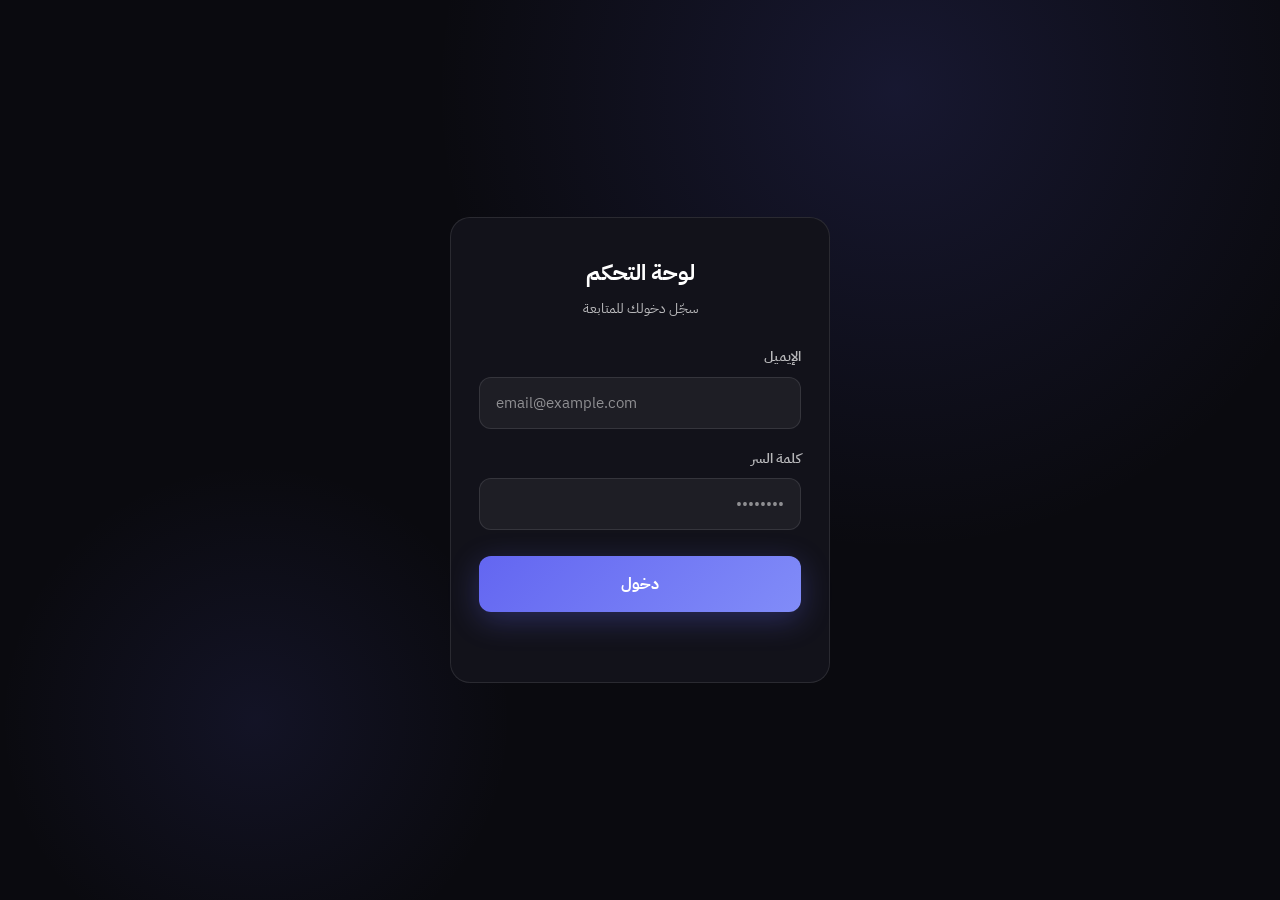
==== admin.html @ d73748fe "Editor hiring landing + admin dashboard" ====
<!DOCTYPE html>
<html lang="ar" dir="rtl">
<head>
  <meta charset="UTF-8">
  <meta name="viewport" content="width=device-width, initial-scale=1.0">
  <meta name="robots" content="noindex, nofollow">
  <title>لوحة التحكم — طلبات المونتيرز</title>
  <link rel="preconnect" href="https://fonts.googleapis.com">
  <link rel="preconnect" href="https://fonts.gstatic.com" crossorigin>
  <link href="https://fonts.googleapis.com/css2?family=IBM+Plex+Sans+Arabic:wght@300;400;500;600;700&display=swap" rel="stylesheet">
  <link rel="stylesheet" href="styles.css">
</head>
<body>
  <div class="bg-glow"></div>

  <!-- Login Section -->
  <section class="admin-login" id="loginSection">
    <div class="login-card">
      <h1>لوحة التحكم</h1>
      <p class="hint">سجّل دخولك للمتابعة</p>
      <form id="loginForm">
        <div class="field">
          <label for="email">الإيميل</label>
          <input type="email" id="loginEmail" required placeholder="email@example.com" dir="ltr">
        </div>
        <div class="field">
          <label for="password">كلمة السر</label>
          <input type="password" id="loginPassword" required placeholder="••••••••">
        </div>
        <button type="submit" class="btn-submit" id="loginBtn">دخول</button>
        <p class="form-msg" id="loginMsg"></p>
      </form>
    </div>
  </section>

  <!-- Dashboard Section -->
  <section id="dashSection" hidden>
    <header class="topbar">
      <h1>طلبات المونتيرز</h1>
      <div style="display:flex;gap:10px;align-items:center">
        <span id="userName" style="font-size:14px;color:var(--text-muted)"></span>
        <button class="btn-ghost" id="logoutBtn">خروج</button>
      </div>
    </header>

    <main class="dash">
      <!-- Stats -->
      <div class="stats-row">
        <div class="stat-card">
          <div class="stat-num" id="statTotal">0</div>
          <div class="stat-label">إجمالي الطلبات</div>
        </div>
        <div class="stat-card">
          <div class="stat-num" id="statNew">0</div>
          <div class="stat-label">جديد</div>
        </div>
        <div class="stat-card">
          <div class="stat-num" id="statReviewed">0</div>
          <div class="stat-label">تمت المراجعة</div>
        </div>
      </div>

      <!-- Applications List -->
      <h2 class="section-title">
        <span>📋</span> الطلبات
        <button class="btn-ghost" style="margin-inline-start:auto;font-size:13px" onclick="loadApplications()">تحديث</button>
      </h2>

      <div class="apps-list" id="appsList">
        <div class="empty-state">
          <span>📭</span>
          <p>جارٍ التحميل...</p>
        </div>
      </div>
    </main>
  </section>

  <script src="admin.js"></script>
</body>
</html>
---- styles.css ----
/* Editor Hiring — Styles */
:root {
  --bg: #0a0a0f;
  --bg-card: #12121a;
  --primary: #6366f1;
  --primary-light: #818cf8;
  --text: #fff;
  --text-muted: rgba(255,255,255,.7);
  --text-subtle: rgba(255,255,255,.5);
  --success: #22c55e;
  --border: rgba(255,255,255,.1);
  --font: "IBM Plex Sans Arabic", system-ui, sans-serif;
}

* { box-sizing: border-box; margin: 0; padding: 0; }
[hidden] { display: none !important; }

body {
  background: var(--bg);
  color: var(--text);
  font-family: var(--font);
  line-height: 1.7;
  min-height: 100vh;
  -webkit-font-smoothing: antialiased;
}

.bg-glow {
  position: fixed;
  inset: 0;
  z-index: -1;
  background:
    radial-gradient(60vw 60vw at 70% 10%, rgba(99,102,241,.15), transparent 60%),
    radial-gradient(40vw 40vw at 20% 80%, rgba(99,102,241,.1), transparent 50%),
    var(--bg);
}

.container {
  max-width: 720px;
  margin: 0 auto;
  padding: 40px 20px 60px;
}

/* Hero */
.hero {
  text-align: center;
  margin-bottom: 40px;
}

.hero h1 {
  font-size: clamp(28px, 6vw, 42px);
  font-weight: 800;
  margin-bottom: 12px;
  background: linear-gradient(135deg, #fff 30%, var(--primary-light));
  -webkit-background-clip: text;
  -webkit-text-fill-color: transparent;
  background-clip: text;
}

.hero-sub {
  font-size: 17px;
  color: var(--text-muted);
}

/* Video Section */
.video-section {
  margin-bottom: 40px;
}

.video-wrapper {
  position: relative;
  aspect-ratio: 16/9;
  background: var(--bg-card);
  border-radius: 16px;
  overflow: hidden;
  border: 1px solid var(--border);
}

.video-wrapper video {
  width: 100%;
  height: 100%;
  object-fit: cover;
}

.video-placeholder {
  position: absolute;
  inset: 0;
  display: flex;
  flex-direction: column;
  align-items: center;
  justify-content: center;
  color: var(--text-subtle);
}

.video-placeholder span {
  font-size: 48px;
  margin-bottom: 10px;
}

.video-placeholder p {
  font-size: 15px;
}

.video-wrapper video[src]:not([src=""]) ~ .video-placeholder {
  display: none;
}

/* Form Section */
.form-section {
  margin-bottom: 40px;
}

.form-card {
  background: var(--bg-card);
  border: 1px solid var(--border);
  border-radius: 20px;
  padding: 32px 28px;
}

.form-card h2 {
  font-size: 22px;
  font-weight: 700;
  margin-bottom: 6px;
}

.form-hint {
  color: var(--text-muted);
  font-size: 14px;
  margin-bottom: 24px;
}

.field {
  margin-bottom: 18px;
}

.field label {
  display: block;
  font-size: 14px;
  font-weight: 600;
  color: var(--text-muted);
  margin-bottom: 8px;
}

.field input,
.field textarea {
  width: 100%;
  font-family: inherit;
  font-size: 15px;
  color: #fff;
  background: rgba(255,255,255,.05);
  border: 1px solid var(--border);
  border-radius: 12px;
  padding: 14px 16px;
  transition: border-color .2s, background .2s;
}

.field input::placeholder,
.field textarea::placeholder {
  color: var(--text-subtle);
}

.field input:focus,
.field textarea:focus {
  outline: none;
  border-color: var(--primary);
  background: rgba(99,102,241,.08);
}

.field small {
  display: block;
  margin-top: 6px;
  font-size: 12px;
  color: var(--text-subtle);
}

.field textarea {
  resize: vertical;
  min-height: 80px;
}

.btn-submit {
  width: 100%;
  font-family: inherit;
  font-size: 16px;
  font-weight: 700;
  color: #fff;
  background: linear-gradient(135deg, var(--primary), var(--primary-light));
  border: none;
  border-radius: 12px;
  padding: 16px;
  cursor: pointer;
  transition: transform .2s, box-shadow .2s;
  box-shadow: 0 8px 30px rgba(99,102,241,.3);
  margin-top: 8px;
}

.btn-submit:hover {
  transform: translateY(-2px);
  box-shadow: 0 12px 40px rgba(99,102,241,.4);
}

.btn-submit:active {
  transform: scale(.98);
}

.btn-submit:disabled {
  opacity: .6;
  cursor: not-allowed;
  transform: none;
}

.form-msg {
  text-align: center;
  font-size: 14px;
  margin-top: 14px;
  min-height: 20px;
}

.form-msg.error { color: #f87171; }
.form-msg.success { color: var(--success); }

/* Success Section */
.success-section {
  margin-top: 40px;
}

.success-card {
  background: var(--bg-card);
  border: 1px solid rgba(34,197,94,.3);
  border-radius: 20px;
  padding: 48px 28px;
  text-align: center;
}

.success-icon {
  display: inline-flex;
  align-items: center;
  justify-content: center;
  width: 64px;
  height: 64px;
  background: linear-gradient(135deg, var(--success), #16a34a);
  border-radius: 50%;
  font-size: 28px;
  margin-bottom: 20px;
}

.success-card h2 {
  font-size: 24px;
  margin-bottom: 10px;
}

.success-card p {
  color: var(--text-muted);
}

/* Footer */
footer {
  text-align: center;
  padding: 30px 20px;
  color: var(--text-subtle);
  font-size: 13px;
}

/* Admin Styles */
.admin-login {
  min-height: 100vh;
  display: flex;
  align-items: center;
  justify-content: center;
  padding: 20px;
}

.login-card {
  width: 100%;
  max-width: 380px;
  background: var(--bg-card);
  border: 1px solid var(--border);
  border-radius: 20px;
  padding: 36px 28px;
  text-align: center;
}

.login-card h1 {
  font-size: 22px;
  margin-bottom: 6px;
}

.login-card .hint {
  color: var(--text-muted);
  font-size: 14px;
  margin-bottom: 24px;
}

.login-card .field {
  text-align: right;
}

/* Dashboard */
.topbar {
  position: sticky;
  top: 0;
  z-index: 20;
  display: flex;
  align-items: center;
  justify-content: space-between;
  padding: 14px 24px;
  background: rgba(10,10,15,.85);
  backdrop-filter: blur(12px);
  border-bottom: 1px solid var(--border);
}

.topbar h1 {
  font-size: 18px;
  font-weight: 700;
}

.btn-ghost {
  font-family: inherit;
  font-size: 14px;
  color: var(--text-muted);
  background: rgba(255,255,255,.06);
  border: 1px solid var(--border);
  border-radius: 8px;
  padding: 8px 16px;
  cursor: pointer;
  transition: .2s;
}

.btn-ghost:hover {
  background: rgba(255,255,255,.1);
  color: #fff;
}

.dash {
  max-width: 1000px;
  margin: 0 auto;
  padding: 24px;
}

.stats-row {
  display: grid;
  grid-template-columns: repeat(auto-fit, minmax(140px, 1fr));
  gap: 14px;
  margin-bottom: 28px;
}

.stat-card {
  background: var(--bg-card);
  border: 1px solid var(--border);
  border-radius: 14px;
  padding: 18px;
  text-align: center;
}

.stat-num {
  font-size: 32px;
  font-weight: 800;
  color: var(--primary-light);
}

.stat-label {
  font-size: 13px;
  color: var(--text-muted);
  margin-top: 4px;
}

.section-title {
  font-size: 18px;
  font-weight: 700;
  margin-bottom: 16px;
  display: flex;
  align-items: center;
  gap: 10px;
}

.apps-list {
  display: flex;
  flex-direction: column;
  gap: 14px;
}

.app-card {
  background: var(--bg-card);
  border: 1px solid var(--border);
  border-radius: 16px;
  padding: 20px;
  transition: border-color .2s;
}

.app-card:hover {
  border-color: rgba(99,102,241,.4);
}

.app-header {
  display: flex;
  align-items: flex-start;
  justify-content: space-between;
  gap: 12px;
  margin-bottom: 12px;
}

.app-name {
  font-size: 17px;
  font-weight: 700;
}

.app-date {
  font-size: 12px;
  color: var(--text-subtle);
  white-space: nowrap;
}

.app-info {
  display: flex;
  flex-wrap: wrap;
  gap: 8px 16px;
  font-size: 13px;
  color: var(--text-muted);
  margin-bottom: 14px;
}

.app-info a {
  color: var(--primary-light);
  text-decoration: none;
}

.app-info a:hover {
  text-decoration: underline;
}

.app-notes {
  font-size: 14px;
  color: var(--text-muted);
  background: rgba(255,255,255,.03);
  border-radius: 10px;
  padding: 12px 14px;
  margin-bottom: 14px;
}

.app-actions {
  display: flex;
  gap: 8px;
  flex-wrap: wrap;
}

.btn-sm {
  font-family: inherit;
  font-size: 13px;
  font-weight: 600;
  padding: 8px 14px;
  border-radius: 8px;
  border: none;
  cursor: pointer;
  transition: .2s;
}

.btn-primary {
  color: #fff;
  background: var(--primary);
}

.btn-primary:hover {
  background: var(--primary-light);
}

.btn-danger {
  color: #fff;
  background: rgba(239,68,68,.2);
  border: 1px solid rgba(239,68,68,.4);
}

.btn-danger:hover {
  background: rgba(239,68,68,.35);
}

.btn-success {
  color: #fff;
  background: rgba(34,197,94,.2);
  border: 1px solid rgba(34,197,94,.4);
}

.btn-success:hover {
  background: rgba(34,197,94,.35);
}

.status-badge {
  display: inline-block;
  font-size: 11px;
  font-weight: 700;
  padding: 3px 10px;
  border-radius: 99px;
}

.status-new {
  color: var(--primary-light);
  background: rgba(99,102,241,.15);
}

.status-reviewed {
  color: var(--success);
  background: rgba(34,197,94,.15);
}

.status-rejected {
  color: #f87171;
  background: rgba(239,68,68,.15);
}

.empty-state {
  text-align: center;
  padding: 60px 20px;
  color: var(--text-subtle);
}

.empty-state span {
  font-size: 48px;
  display: block;
  margin-bottom: 16px;
}

/* Responsive */
@media (max-width: 480px) {
  .form-card {
    padding: 24px 20px;
  }

  .app-header {
    flex-direction: column;
    gap: 6px;
  }

  .app-date {
    order: -1;
  }
}
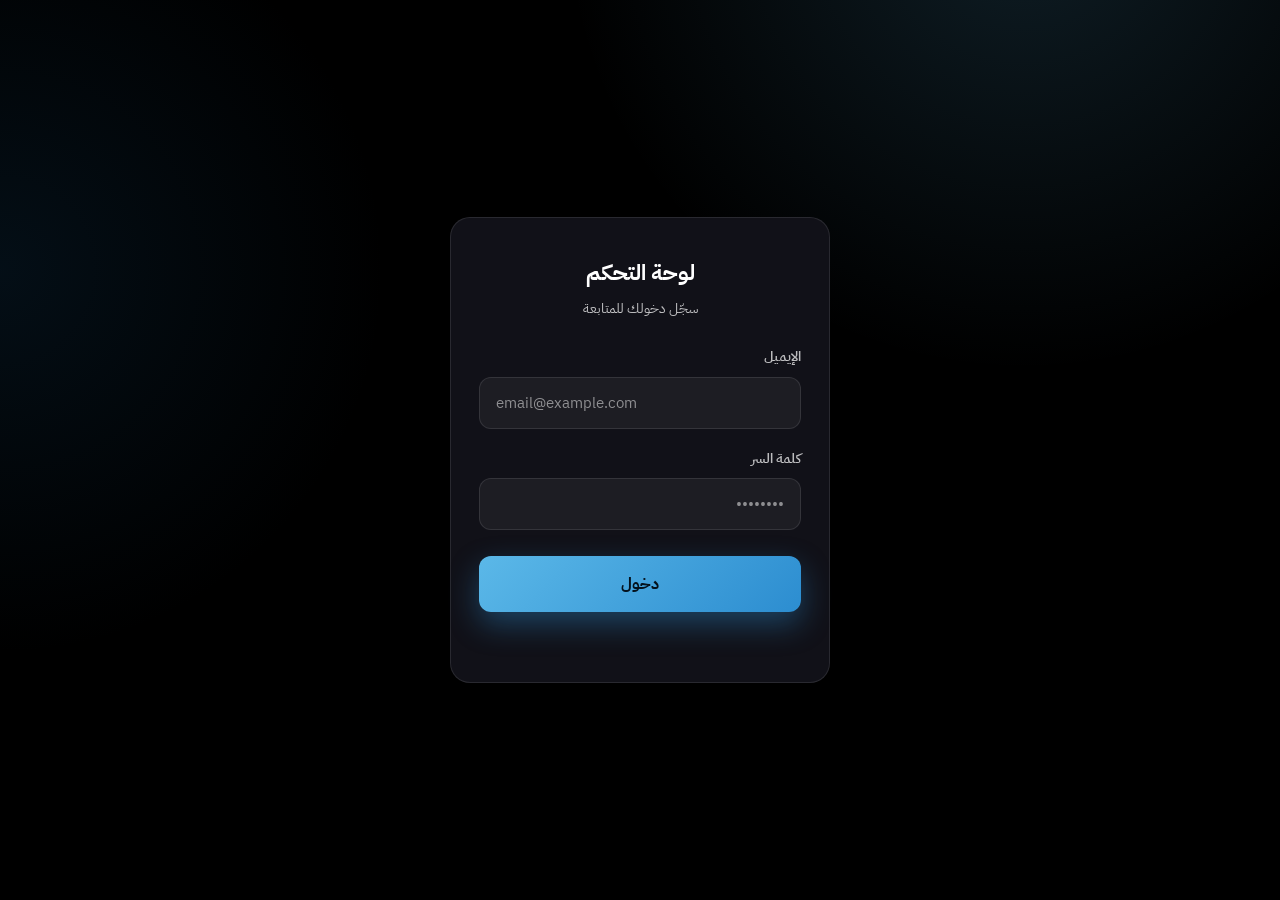
==== commit 627e54c9: "إضافة قسم رفع الفيديو في لوحة التحكم" ====
--- a/admin.html
+++ b/admin.html
@@ -60,6 +60,17 @@
         </div>
       </div>
 
+      <!-- Video Section -->
+      <div class="card" style="margin-bottom:24px">
+        <h3 style="margin-bottom:14px">🎬 فيديو الصفحة الرئيسية</h3>
+        <div class="field">
+          <label>رابط الفيديو (YouTube, Vimeo, أو رابط مباشر mp4)</label>
+          <input type="url" id="videoUrl" placeholder="https://..." dir="ltr">
+        </div>
+        <button class="btn-sm btn-primary" id="saveVideoBtn">حفظ الفيديو</button>
+        <p class="form-msg" id="videoMsg"></p>
+      </div>
+
       <!-- Applications List -->
       <h2 class="section-title">
         <span>📋</span> الطلبات
--- a/styles.css
+++ b/styles.css
@@ -1,11 +1,11 @@
-/* Editor Hiring — Styles */
+/* Editor Hiring — Styles (Thameen Brand) */
 :root {
-  --bg: #0a0a0f;
-  --bg-card: #12121a;
-  --primary: #6366f1;
-  --primary-light: #818cf8;
+  --bg: #000000;
+  --bg-card: #111118;
+  --primary: #2C8DD0;
+  --primary-light: #5BB8E8;
   --text: #fff;
-  --text-muted: rgba(255,255,255,.7);
+  --text-muted: rgba(255,255,255,.72);
   --text-subtle: rgba(255,255,255,.5);
   --success: #22c55e;
   --border: rgba(255,255,255,.1);
@@ -29,8 +29,8 @@
   inset: 0;
   z-index: -1;
   background:
-    radial-gradient(60vw 60vw at 70% 10%, rgba(99,102,241,.15), transparent 60%),
-    radial-gradient(40vw 40vw at 20% 80%, rgba(99,102,241,.1), transparent 50%),
+    radial-gradient(60vw 60vw at 80% -10%, rgba(91,184,232,.16), transparent 60%),
+    radial-gradient(50vw 50vw at 0% 30%, rgba(19,72,112,.2), transparent 60%),
     var(--bg);
 }
 
@@ -50,7 +50,7 @@
   font-size: clamp(28px, 6vw, 42px);
   font-weight: 800;
   margin-bottom: 12px;
-  background: linear-gradient(135deg, #fff 30%, var(--primary-light));
+  background: linear-gradient(135deg, #fff 30%, #5BB8E8);
   -webkit-background-clip: text;
   -webkit-text-fill-color: transparent;
   background-clip: text;
@@ -162,7 +162,7 @@
 .field textarea:focus {
   outline: none;
   border-color: var(--primary);
-  background: rgba(99,102,241,.08);
+  background: rgba(44,141,208,.08);
 }
 
 .field small {
@@ -182,20 +182,20 @@
   font-family: inherit;
   font-size: 16px;
   font-weight: 700;
-  color: #fff;
-  background: linear-gradient(135deg, var(--primary), var(--primary-light));
+  color: #04121d;
+  background: linear-gradient(135deg, #5BB8E8, #2C8DD0);
   border: none;
   border-radius: 12px;
   padding: 16px;
   cursor: pointer;
   transition: transform .2s, box-shadow .2s;
-  box-shadow: 0 8px 30px rgba(99,102,241,.3);
+  box-shadow: 0 12px 30px rgba(44,141,208,.4);
   margin-top: 8px;
 }
 
 .btn-submit:hover {
   transform: translateY(-2px);
-  box-shadow: 0 12px 40px rgba(99,102,241,.4);
+  box-shadow: 0 12px 40px rgba(44,141,208,.4);
 }
 
 .btn-submit:active {
@@ -387,7 +387,7 @@
 }
 
 .app-card:hover {
-  border-color: rgba(99,102,241,.4);
+  border-color: rgba(44,141,208,.4);
 }
 
 .app-header {
@@ -492,7 +492,7 @@
 
 .status-new {
   color: var(--primary-light);
-  background: rgba(99,102,241,.15);
+  background: rgba(44,141,208,.15);
 }
 
 .status-reviewed {
